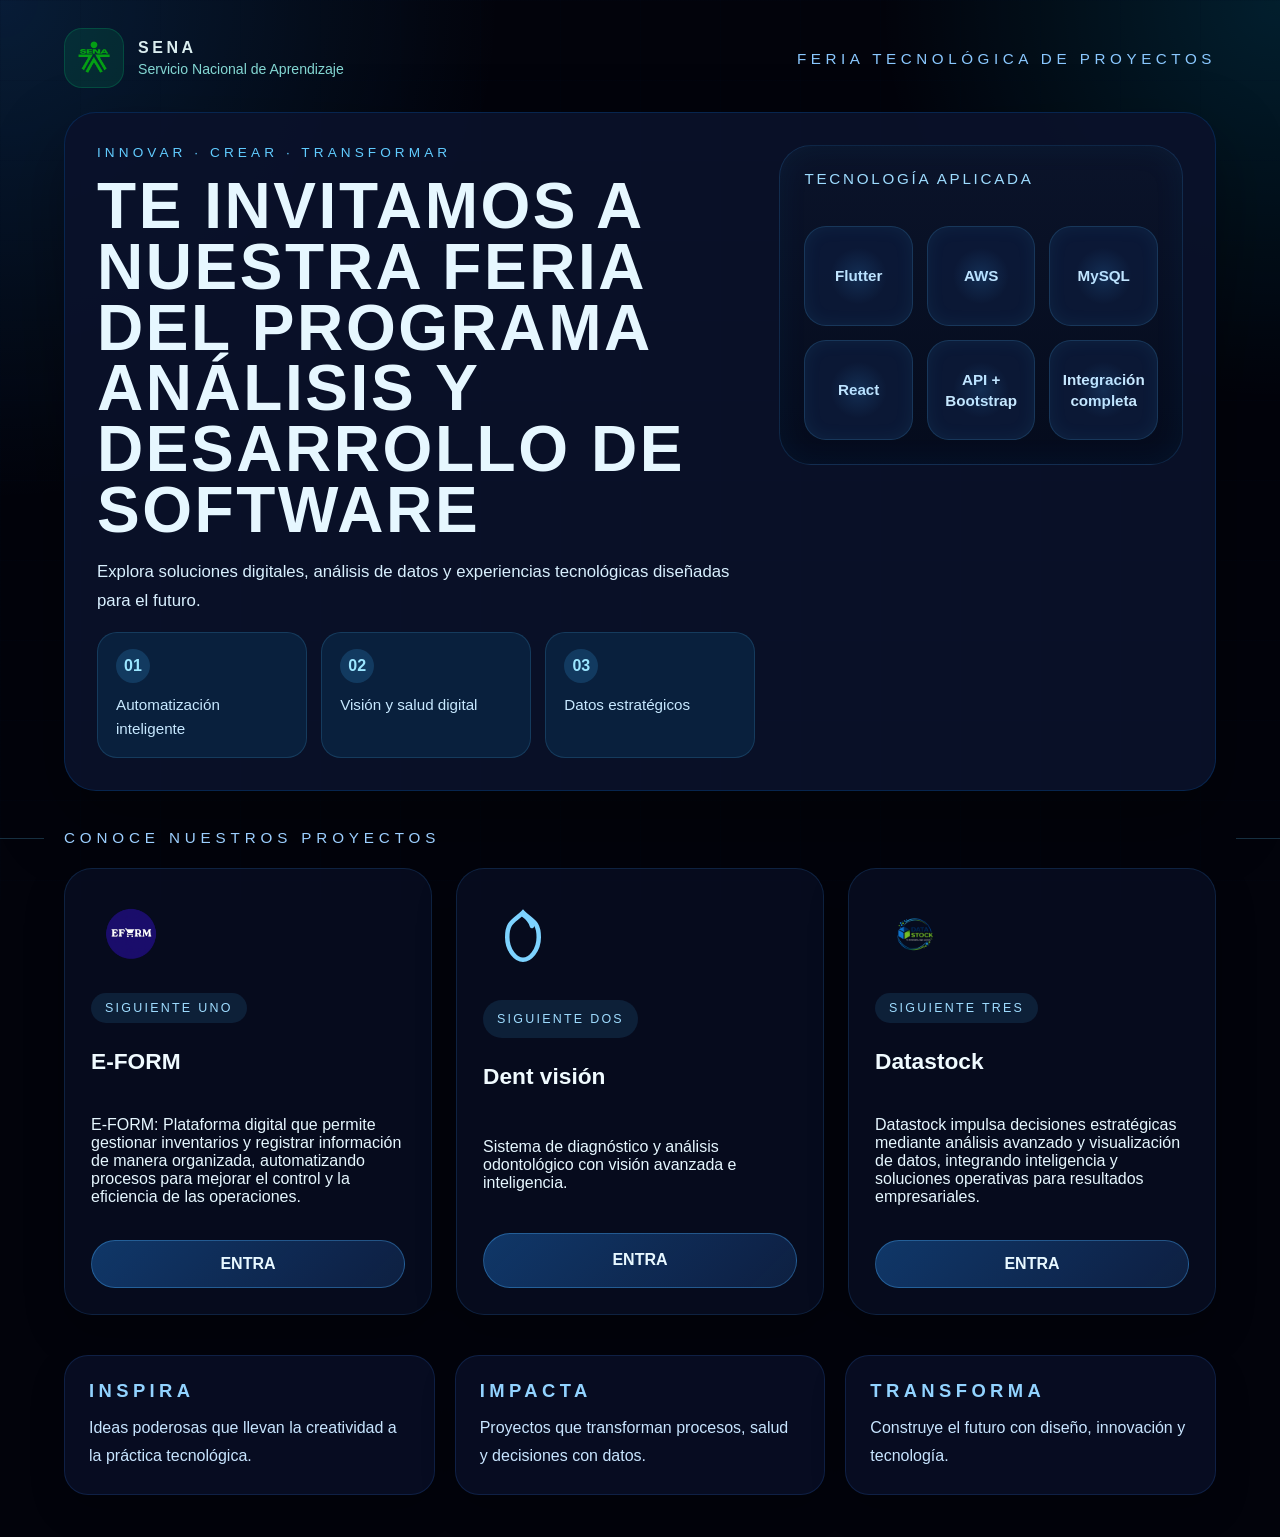
==== index.html @ 5f6577e7 "falta dentvision" ====
<!DOCTYPE html>
<html lang="es">
<head>
  <meta charset="UTF-8">
  <meta name="viewport" content="width=device-width, initial-scale=1.0">
  <title>Feria de Proyectos</title>
  <link rel="stylesheet" href="styles.css">
</head>
<body>
  <div class="page">
    <header class="topbar">
      <div class="brand">
        <div class="brand-logo" aria-label="Logo SENA">
          <img src="logo del sena.png" alt="Logo SENA">
        </div>
        <div class="brand-text">
          <strong>SENA</strong>
          <span>Servicio Nacional de Aprendizaje</span>
        </div>
      </div>
      <div class="top-label">Feria tecnológica de proyectos</div>
    </header>

    <header class="hero">
      <div class="hero-left">
        <p class="badge">INNOVAR · CREAR · TRANSFORMAR</p>
        <h1>TE INVITAMOS A NUESTRA FERIA DEL PROGRAMA ANÁLISIS Y DESARROLLO DE SOFTWARE</h1>
        <p class="hero-text">Explora soluciones digitales, análisis de datos y experiencias tecnológicas diseñadas para el futuro.</p>
        <div class="hero-meta">
          <div class="meta-card">
            <span>01</span>
            <p>Automatización inteligente</p>
          </div>
          <div class="meta-card">
            <span>02</span>
            <p>Visión y salud digital</p>
          </div>
          <div class="meta-card">
            <span>03</span>
            <p>Datos estratégicos</p>
          </div>
        </div>
      </div>
      <div class="hero-right">
        <div class="visual-card">
          <div class="visual-heading">Tecnología aplicada</div>
          <div class="visual-grid">
            <div class="visual-item"><p>Flutter</p></div>
            <div class="visual-item"><p>AWS</p></div>
            <div class="visual-item"><p>MySQL</p></div>
            <div class="visual-item"><p>React</p></div>
            <div class="visual-item"><p>API + Bootstrap</p></div>
            <div class="visual-item"><p>Integración completa</p></div>
          </div>
        </div>
      </div>
    </header>

    <section class="projects-section">
      <div class="section-title">CONOCE NUESTROS PROYECTOS</div>
      <div class="project-grid" id="projectList"></div>
    </section>
    <section class="bottom-section">
      <div class="bottom-card">
        <h2>INSPIRA</h2>
        <p>Ideas poderosas que llevan la creatividad a la práctica tecnológica.</p>
      </div>
      <div class="bottom-card">
        <h2>IMPACTA</h2>
        <p>Proyectos que transforman procesos, salud y decisiones con datos.</p>
      </div>
      <div class="bottom-card">
        <h2>TRANSFORMA</h2>
        <p>Construye el futuro con diseño, innovación y tecnología.</p>
      </div>
    </section>
  </div>

  <script src="script.js"></script>
</body>
</html>
---- styles.css ----
﻿body {
  margin: 0;
  min-height: 100vh;
  font-family: 'Segoe UI', Tahoma, Geneva, Verdana, sans-serif;
  background: radial-gradient(circle at top left, rgba(30, 144, 255, 0.18), transparent 25%),
              radial-gradient(circle at top right, rgba(0, 196, 255, 0.14), transparent 20%),
              #02030b;
  color: #e6f7ff;
  overflow-x: hidden;
}

body::before {
  content: '';
  position: fixed;
  inset: 0;
  background-image: linear-gradient(90deg, rgba(3, 16, 34, 0.12) 1px, transparent 1px),
                    linear-gradient(rgba(3, 16, 34, 0.12) 1px, transparent 1px);
  background-size: 80px 80px;
  pointer-events: none;
  z-index: 0;
}

* {
  box-sizing: border-box;
}

.page {
  position: relative;
  z-index: 1;
  width: min(100%, 1200px);
  margin: 0 auto;
  padding: 28px 24px 42px;
}

.topbar {
  display: flex;
  align-items: center;
  justify-content: space-between;
  gap: 18px;
  margin-bottom: 24px;
}

.brand {
  display: flex;
  align-items: center;
  gap: 14px;
}

.brand-logo {
  width: 60px;
  height: 60px;
  padding: 10px;
  border-radius: 18px;
  background: rgba(0, 163, 97, 0.15);
  border: 1px solid rgba(0, 163, 97, 0.28);
  display: grid;
  place-items: center;
}

.brand-logo img {
  width: 100%;
  height: auto;
  display: block;
  border-radius: 14px;
}

.brand-text {
  display: grid;
  gap: 4px;
}

.brand-text strong {
  font-size: 1rem;
  letter-spacing: 0.22em;
  text-transform: uppercase;
  color: #dbeef0;
}

.brand-text span {
  color: #83d6d2;
  font-size: 0.88rem;
}

.top-label {
  color: #8ac8ff;
  font-size: 0.95rem;
  letter-spacing: 0.3em;
  text-transform: uppercase;
}

.hero {
  display: grid;
  grid-template-columns: 1.55fr 0.95fr;
  gap: 24px;
  align-items: start;
  padding: 32px;
  border: 1px solid rgba(0, 136, 255, 0.18);
  border-radius: 32px;
  background: rgba(10, 18, 43, 0.92);
  box-shadow: 0 30px 70px rgba(0, 0, 0, 0.35);
}

.hero-left {
  display: grid;
  gap: 16px;
}

.badge {
  margin: 0;
  font-size: 0.85rem;
  letter-spacing: 0.3em;
  text-transform: uppercase;
  color: #61ccff;
}

.hero h1 {
  margin: 0;
  font-size: clamp(3rem, 5vw, 5.4rem);
  line-height: 0.95;
  color: #e6f7ff;
  letter-spacing: 0.04em;
  text-transform: uppercase;
}

.hero-text {
  margin: 0;
  max-width: 640px;
  font-size: 1.05rem;
  line-height: 1.75;
  color: #d9f0ff;
}

.hero-meta {
  display: grid;
  grid-template-columns: repeat(3, minmax(0, 1fr));
  gap: 14px;
}

.meta-card {
  padding: 16px 18px;
  border-radius: 20px;
  background: rgba(11, 35, 65, 0.9);
  border: 1px solid rgba(84, 198, 255, 0.16);
}

.meta-card span {
  display: inline-flex;
  align-items: center;
  justify-content: center;
  width: 34px;
  height: 34px;
  border-radius: 50%;
  background: rgba(64, 178, 255, 0.18);
  color: #9ce6ff;
  font-weight: 700;
  margin-bottom: 10px;
}

.meta-card p {
  margin: 0;
  color: #c7e8ff;
  font-size: 0.95rem;
  line-height: 1.6;
}

.hero-right {
  display: flex;
  justify-content: flex-end;
}

.visual-card {
  width: 100%;
  min-height: 320px;
  border-radius: 32px;
  background: linear-gradient(180deg, rgba(11, 20, 42, 0.98), rgba(5, 12, 29, 0.95));
  border: 1px solid rgba(58, 160, 255, 0.18);
  padding: 24px;
  display: grid;
  gap: 18px;
  box-shadow: inset 0 0 30px rgba(27, 122, 202, 0.08);
}

.visual-heading {
  color: #9edcff;
  letter-spacing: 0.18em;
  text-transform: uppercase;
  font-size: 0.95rem;
}

.visual-grid {
  display: grid;
  grid-template-columns: repeat(3, 1fr);
  gap: 14px;
}

.visual-item {
  min-height: 90px;
  border-radius: 22px;
  background: rgba(12, 26, 55, 0.95);
  border: 1px solid rgba(84, 196, 255, 0.18);
  box-shadow: inset 0 0 18px rgba(63, 175, 247, 0.08);
  position: relative;
  display: grid;
  place-items: center;
  padding: 10px;
  text-align: center;
}

.visual-item p {
  margin: 0;
  color: #c7e8ff;
  font-size: 0.95rem;
  line-height: 1.4;
  font-weight: 600;
}

.visual-item::before {
  content: '';
  position: absolute;
  inset: 18px;
  border-radius: 16px;
  background: radial-gradient(circle, rgba(65, 170, 255, 0.15), transparent 60%);
}

.projects-section {
  margin-top: 38px;
}

.section-title {
  position: relative;
  margin-bottom: 22px;
  color: #9ccfff;
  font-size: 0.95rem;
  letter-spacing: 0.32em;
  text-transform: uppercase;
}

.section-title::before,
.section-title::after {
  content: '';
  position: absolute;
  top: 50%;
  width: 120px;
  height: 1px;
  background: rgba(97, 205, 255, 0.22);
}

.section-title::before {
  left: -140px;
}

.section-title::after {
  right: -140px;
}

.project-grid {
  display: grid;
  grid-template-columns: repeat(3, minmax(260px, 1fr));
  gap: 24px;
}

.project-card {
  padding: 26px;
  border-radius: 28px;
  background: rgba(7, 13, 32, 0.92);
  border: 1px solid rgba(58, 155, 255, 0.16);
  box-shadow: 0 18px 40px rgba(0, 0, 0, 0.24);
  display: grid;
  gap: 18px;
}

.project-icon {
  width: 80px;
  height: 80px;
  padding: 0;
  border-radius: 0;
  background: transparent;
  border: none;
  display: grid;
  place-items: center;
}

.project-icon svg,
.project-icon img,
.project-icon-image {
  width: 72px;
  height: 72px;
  object-fit: contain;
}

.project-number {
  display: inline-flex;
  align-items: center;
  justify-content: center;
  width: fit-content;
    padding: 8px 14px;
    border-radius: 999px;
    background: rgba(68, 183, 255, 0.12);
    color: #9fdcff;
    font-size: 0.78rem;
    text-transform: uppercase;
    letter-spacing: 0.18em;
  }

  .project-title {
    margin: 0;
    color: #f0fbff;
    font-size: 1.42rem;
  line-height: 1.8;
}

.project-button {
  display: inline-flex;
  align-items: center;
  justify-content: center;
  padding: 14px 22px;
  border-radius: 999px;
  border: 1px solid rgba(75, 178, 255, 0.35);
  background: linear-gradient(135deg, rgba(16, 56, 106, 0.98), rgba(15, 34, 70, 0.9));
  color: #e8f8ff;
  font-weight: 700;
  text-decoration: none;
  transition: background 0.2s ease, transform 0.2s ease, box-shadow 0.2s ease;
}

.project-button:hover {
  background: rgba(30, 94, 166, 0.98);
  transform: translateY(-1px);
  box-shadow: 0 12px 30px rgba(25, 113, 198, 0.24);
}

.bottom-section {
  margin-top: 40px;
  display: grid;
  grid-template-columns: repeat(3, minmax(240px, 1fr));
  gap: 20px;
}

.bottom-card {
  padding: 24px;
  border-radius: 24px;
  background: rgba(8, 14, 36, 0.92);
  border: 1px solid rgba(58, 140, 255, 0.16);
  box-shadow: 0 16px 35px rgba(0, 0, 0, 0.18);
  display: grid;
  gap: 12px;
}

.bottom-card h2 {
  margin: 0;
  color: #92d3ff;
  font-size: 1.15rem;
  text-transform: uppercase;
  letter-spacing: 0.24em;
}

.bottom-card p {
  margin: 0;
  color: #c8e5ff;
  line-height: 1.75;
}

@media (max-width: 992px) {
  .page {
    padding: 24px 20px 32px;
  }

  .topbar,
  .hero-meta,
  .project-grid,
  .bottom-section,
  .visual-grid {
    grid-template-columns: 1fr;
  }

  .topbar {
    flex-wrap: wrap;
    align-items: flex-start;
    padding-bottom: 12px;
  }

  .brand,
  .top-label {
    width: 100%;
  }

  .hero {
    padding: 24px;
  }

  .hero-right {
    justify-content: center;
  }

  .visual-card {
    min-height: 260px;
  }

  .project-card,
  .bottom-card,
  .meta-card,
  .project-button {
    width: 100%;
  }
}

@media (max-width: 680px) {
  .page {
    padding: 18px 14px 28px;
  }

  .topbar {
    gap: 12px;
  }

  .hero {
    gap: 18px;
  }

  .hero h1 {
    font-size: clamp(2.4rem, 8vw, 3.4rem);
  }

  .hero-text,
  .project-description,
  .bottom-card p,
  .meta-card p {
    font-size: 0.95rem;
  }

  .visual-card {
    min-height: 220px;
  }

  .project-card {
    padding: 20px;
  }

  .project-icon {
    width: 76px;
    height: 76px;
  }

  .project-icon svg,
  .project-icon img,
  .project-icon-image {
    width: 66px;
    height: 66px;
  }

  .project-button {
    padding: 14px 18px;
  }

  .section-title::before,
  .section-title::after {
    width: 80px;
  }

  .bottom-section {
    gap: 16px;
  }
}
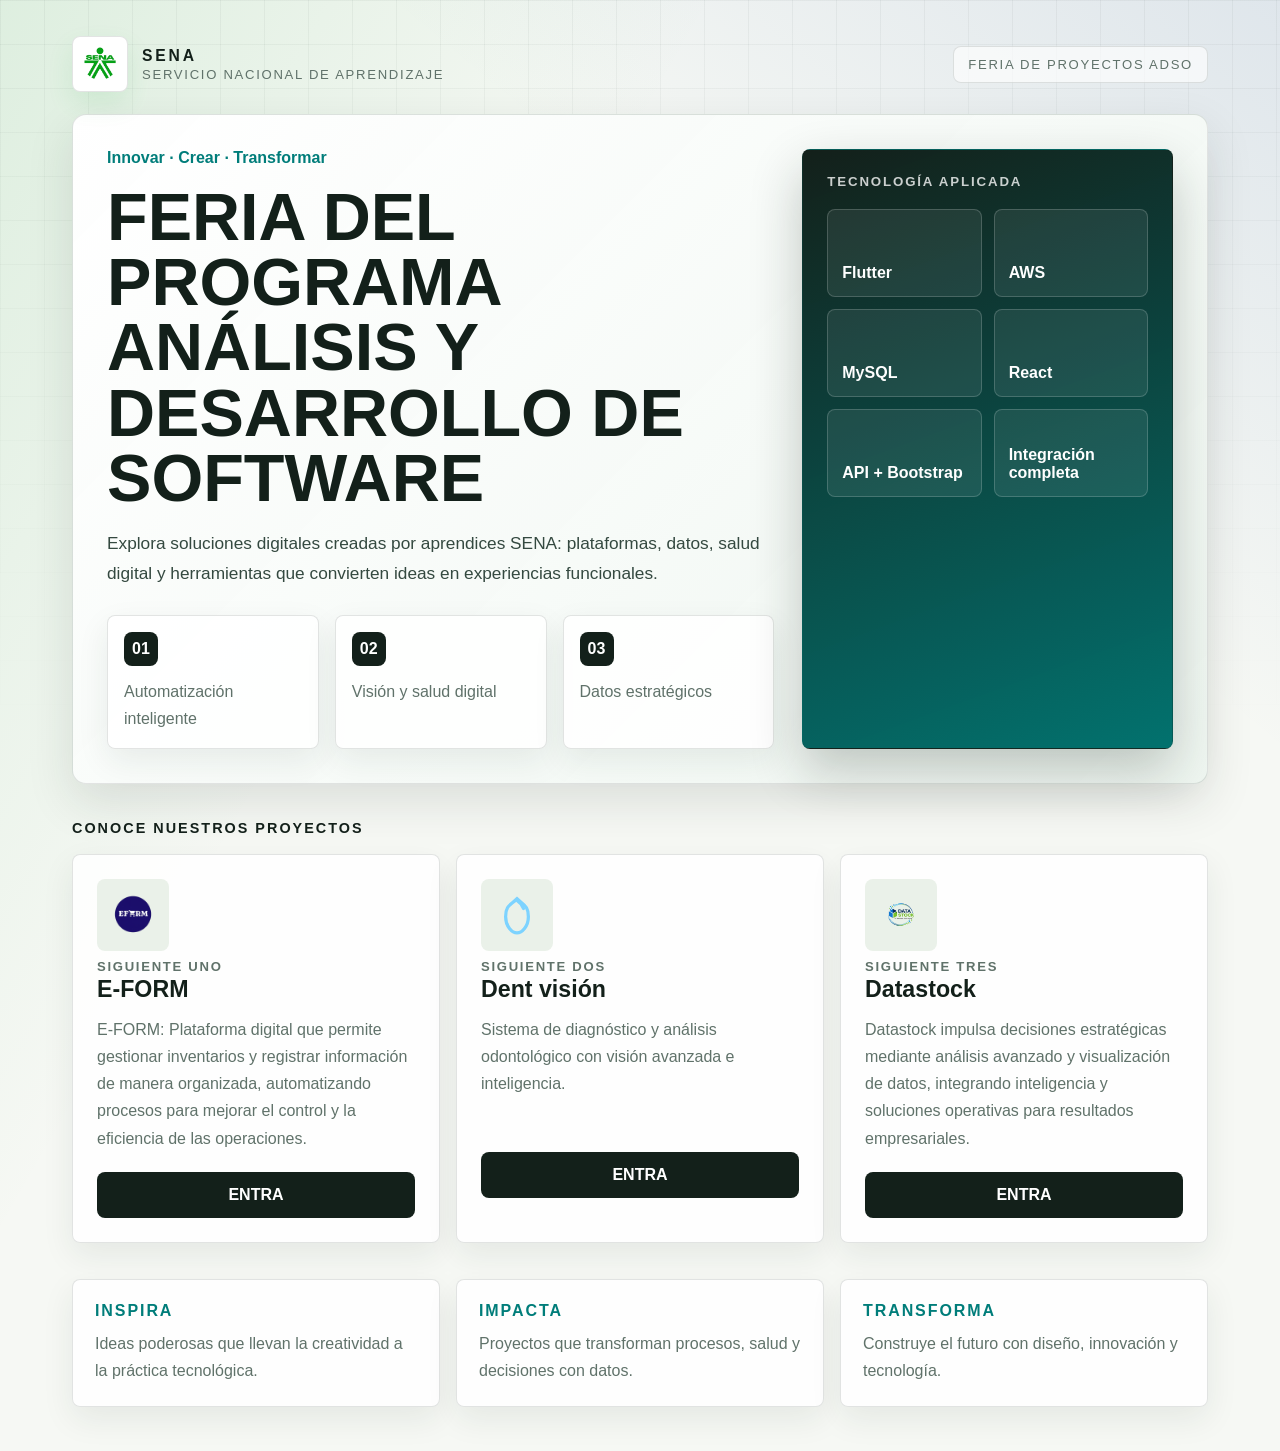
==== commit 0d23968b: "mejorando" ====
--- a/index.html
+++ b/index.html
@@ -18,27 +18,18 @@
           <span>Servicio Nacional de Aprendizaje</span>
         </div>
       </div>
-      <div class="top-label">Feria tecnológica de proyectos</div>
+      <div class="top-label">Feria de proyectos ADSO</div>
     </header>
 
     <header class="hero">
       <div class="hero-left">
-        <p class="badge">INNOVAR · CREAR · TRANSFORMAR</p>
-        <h1>TE INVITAMOS A NUESTRA FERIA DEL PROGRAMA ANÁLISIS Y DESARROLLO DE SOFTWARE</h1>
-        <p class="hero-text">Explora soluciones digitales, análisis de datos y experiencias tecnológicas diseñadas para el futuro.</p>
+        <p class="badge">Innovar · Crear · Transformar</p>
+        <h1>Feria del programa Análisis y Desarrollo de Software</h1>
+        <p class="hero-text">Explora soluciones digitales creadas por aprendices SENA: plataformas, datos, salud digital y herramientas que convierten ideas en experiencias funcionales.</p>
         <div class="hero-meta">
-          <div class="meta-card">
-            <span>01</span>
-            <p>Automatización inteligente</p>
-          </div>
-          <div class="meta-card">
-            <span>02</span>
-            <p>Visión y salud digital</p>
-          </div>
-          <div class="meta-card">
-            <span>03</span>
-            <p>Datos estratégicos</p>
-          </div>
+          <div class="meta-card"><span>01</span><p>Automatización inteligente</p></div>
+          <div class="meta-card"><span>02</span><p>Visión y salud digital</p></div>
+          <div class="meta-card"><span>03</span><p>Datos estratégicos</p></div>
         </div>
       </div>
       <div class="hero-right">
@@ -57,7 +48,7 @@
     </header>
 
     <section class="projects-section">
-      <div class="section-title">CONOCE NUESTROS PROYECTOS</div>
+      <div class="section-title">Conoce nuestros proyectos</div>
       <div class="project-grid" id="projectList"></div>
     </section>
     <section class="bottom-section">
@@ -78,4 +69,4 @@
 
   <script src="script.js"></script>
 </body>
-</html>+</html>
--- a/styles.css
+++ b/styles.css
@@ -1,35 +1,58 @@
-﻿body {
+:root {
+  color-scheme: light;
+  --ink: #13201a;
+  --muted: #60726a;
+  --paper: #f6f8f4;
+  --panel: #ffffff;
+  --soft: #eaf1e9;
+  --sena: #2fab4b;
+  --teal: #007d7a;
+  --blue: #2454a6;
+  --gold: #d99b22;
+  --line: rgba(19, 32, 26, 0.12);
+  --shadow: 0 18px 48px rgba(24, 45, 36, 0.12);
+}
+
+* {
+  box-sizing: border-box;
+}
+
+html {
+  scroll-behavior: smooth;
+}
+
+body {
   margin: 0;
   min-height: 100vh;
-  font-family: 'Segoe UI', Tahoma, Geneva, Verdana, sans-serif;
-  background: radial-gradient(circle at top left, rgba(30, 144, 255, 0.18), transparent 25%),
-              radial-gradient(circle at top right, rgba(0, 196, 255, 0.14), transparent 20%),
-              #02030b;
-  color: #e6f7ff;
+  font-family: "Segoe UI", Arial, sans-serif;
+  background:
+    linear-gradient(120deg, rgba(47, 171, 75, 0.12), transparent 34%),
+    linear-gradient(220deg, rgba(36, 84, 166, 0.11), transparent 30%),
+    var(--paper);
+  color: var(--ink);
   overflow-x: hidden;
 }
 
 body::before {
-  content: '';
+  content: "";
   position: fixed;
   inset: 0;
-  background-image: linear-gradient(90deg, rgba(3, 16, 34, 0.12) 1px, transparent 1px),
-                    linear-gradient(rgba(3, 16, 34, 0.12) 1px, transparent 1px);
-  background-size: 80px 80px;
-  pointer-events: none;
-  z-index: 0;
-}
-
-* {
-  box-sizing: border-box;
+  z-index: -1;
+  background-image:
+    linear-gradient(rgba(19, 32, 26, 0.045) 1px, transparent 1px),
+    linear-gradient(90deg, rgba(19, 32, 26, 0.045) 1px, transparent 1px);
+  background-size: 44px 44px;
+  mask-image: linear-gradient(to bottom, #000, transparent 82%);
+}
+
+a {
+  color: inherit;
 }
 
 .page {
-  position: relative;
-  z-index: 1;
-  width: min(100%, 1200px);
+  width: min(100%, 1180px);
   margin: 0 auto;
-  padding: 28px 24px 42px;
+  padding: 24px 22px 44px;
 }
 
 .topbar {
@@ -37,427 +60,507 @@
   align-items: center;
   justify-content: space-between;
   gap: 18px;
-  margin-bottom: 24px;
-}
-
-.brand {
+  padding: 12px 0 22px;
+}
+
+.brand,
+.brand-logo,
+.project-icon,
+.back-link a {
   display: flex;
   align-items: center;
+}
+
+.brand {
   gap: 14px;
 }
 
 .brand-logo {
-  width: 60px;
-  height: 60px;
-  padding: 10px;
-  border-radius: 18px;
-  background: rgba(0, 163, 97, 0.15);
-  border: 1px solid rgba(0, 163, 97, 0.28);
-  display: grid;
-  place-items: center;
+  width: 56px;
+  height: 56px;
+  justify-content: center;
+  padding: 8px;
+  border: 1px solid var(--line);
+  border-radius: 8px;
+  background: var(--panel);
+  box-shadow: 0 12px 26px rgba(47, 171, 75, 0.12);
 }
 
 .brand-logo img {
   width: 100%;
-  height: auto;
-  display: block;
+  height: 100%;
+  object-fit: contain;
+}
+
+.brand-text {
+  display: grid;
+  gap: 2px;
+}
+
+.brand-text strong {
+  font-size: 0.98rem;
+  letter-spacing: 0.18em;
+}
+
+.brand-text span,
+.top-label,
+.eyebrow,
+.project-number {
+  color: var(--muted);
+  font-size: 0.82rem;
+  letter-spacing: 0.13em;
+  text-transform: uppercase;
+}
+
+.top-label {
+  padding: 10px 14px;
+  border: 1px solid var(--line);
+  border-radius: 8px;
+  background: rgba(255, 255, 255, 0.64);
+}
+
+.hero {
+  display: grid;
+  grid-template-columns: minmax(0, 1.35fr) minmax(300px, 0.75fr);
+  gap: 28px;
+  align-items: stretch;
+  padding: 34px;
+  border: 1px solid var(--line);
   border-radius: 14px;
-}
-
-.brand-text {
-  display: grid;
-  gap: 4px;
-}
-
-.brand-text strong {
-  font-size: 1rem;
-  letter-spacing: 0.22em;
+  background:
+    linear-gradient(135deg, rgba(255, 255, 255, 0.95), rgba(238, 246, 240, 0.92)),
+    var(--panel);
+  box-shadow: var(--shadow);
+}
+
+.hero-left {
+  display: grid;
+  align-content: center;
+  gap: 18px;
+}
+
+.badge,
+.eyebrow {
+  margin: 0;
+  color: var(--teal);
+  font-weight: 800;
+}
+
+.hero h1 {
+  max-width: 820px;
+  margin: 0;
+  font-size: clamp(2.45rem, 5.2vw, 5.15rem);
+  line-height: 0.98;
+  letter-spacing: 0;
   text-transform: uppercase;
-  color: #dbeef0;
-}
-
-.brand-text span {
-  color: #83d6d2;
-  font-size: 0.88rem;
-}
-
-.top-label {
-  color: #8ac8ff;
-  font-size: 0.95rem;
-  letter-spacing: 0.3em;
-  text-transform: uppercase;
-}
-
-.hero {
-  display: grid;
-  grid-template-columns: 1.55fr 0.95fr;
-  gap: 24px;
-  align-items: start;
-  padding: 32px;
-  border: 1px solid rgba(0, 136, 255, 0.18);
-  border-radius: 32px;
-  background: rgba(10, 18, 43, 0.92);
-  box-shadow: 0 30px 70px rgba(0, 0, 0, 0.35);
-}
-
-.hero-left {
+}
+
+.hero-text {
+  max-width: 680px;
+  margin: 0;
+  color: #344940;
+  font-size: 1.08rem;
+  line-height: 1.72;
+}
+
+.hero-meta,
+.project-grid,
+.bottom-section,
+.grid-section,
+.hero-chips {
   display: grid;
   gap: 16px;
 }
 
-.badge {
-  margin: 0;
-  font-size: 0.85rem;
-  letter-spacing: 0.3em;
-  text-transform: uppercase;
-  color: #61ccff;
-}
-
-.hero h1 {
-  margin: 0;
-  font-size: clamp(3rem, 5vw, 5.4rem);
-  line-height: 0.95;
-  color: #e6f7ff;
-  letter-spacing: 0.04em;
-  text-transform: uppercase;
-}
-
-.hero-text {
-  margin: 0;
-  max-width: 640px;
-  font-size: 1.05rem;
-  line-height: 1.75;
-  color: #d9f0ff;
-}
-
 .hero-meta {
-  display: grid;
   grid-template-columns: repeat(3, minmax(0, 1fr));
-  gap: 14px;
+  margin-top: 8px;
+}
+
+.meta-card,
+.bottom-card,
+.project-card,
+.panel,
+.tagline,
+.hero-banner,
+.visual-card {
+  border: 1px solid var(--line);
+  border-radius: 8px;
+  background: rgba(255, 255, 255, 0.86);
+  box-shadow: 0 12px 32px rgba(24, 45, 36, 0.08);
 }
 
 .meta-card {
-  padding: 16px 18px;
-  border-radius: 20px;
-  background: rgba(11, 35, 65, 0.9);
-  border: 1px solid rgba(84, 198, 255, 0.16);
+  padding: 16px;
 }
 
 .meta-card span {
-  display: inline-flex;
-  align-items: center;
-  justify-content: center;
+  display: inline-grid;
+  place-items: center;
   width: 34px;
   height: 34px;
-  border-radius: 50%;
-  background: rgba(64, 178, 255, 0.18);
-  color: #9ce6ff;
-  font-weight: 700;
-  margin-bottom: 10px;
-}
-
-.meta-card p {
-  margin: 0;
-  color: #c7e8ff;
-  font-size: 0.95rem;
-  line-height: 1.6;
+  margin-bottom: 12px;
+  border-radius: 8px;
+  background: var(--ink);
+  color: white;
+  font-weight: 800;
+}
+
+.meta-card p,
+.bottom-card p,
+.project-description,
+.panel p,
+.panel li,
+.hero-banner p,
+.tagline p {
+  margin: 0;
+  color: var(--muted);
+  line-height: 1.7;
 }
 
 .hero-right {
-  display: flex;
-  justify-content: flex-end;
+  display: grid;
 }
 
 .visual-card {
-  width: 100%;
-  min-height: 320px;
-  border-radius: 32px;
-  background: linear-gradient(180deg, rgba(11, 20, 42, 0.98), rgba(5, 12, 29, 0.95));
-  border: 1px solid rgba(58, 160, 255, 0.18);
+  min-height: 100%;
   padding: 24px;
-  display: grid;
-  gap: 18px;
-  box-shadow: inset 0 0 30px rgba(27, 122, 202, 0.08);
+  background:
+    linear-gradient(160deg, rgba(19, 32, 26, 0.96), rgba(0, 125, 122, 0.88)),
+    var(--ink);
+  color: white;
+  box-shadow: 0 22px 52px rgba(19, 32, 26, 0.24);
 }
 
 .visual-heading {
-  color: #9edcff;
-  letter-spacing: 0.18em;
+  margin-bottom: 20px;
+  color: rgba(255, 255, 255, 0.78);
+  font-size: 0.83rem;
+  font-weight: 800;
+  letter-spacing: 0.14em;
   text-transform: uppercase;
-  font-size: 0.95rem;
 }
 
 .visual-grid {
   display: grid;
-  grid-template-columns: repeat(3, 1fr);
-  gap: 14px;
+  grid-template-columns: repeat(2, minmax(0, 1fr));
+  gap: 12px;
 }
 
 .visual-item {
-  min-height: 90px;
-  border-radius: 22px;
-  background: rgba(12, 26, 55, 0.95);
-  border: 1px solid rgba(84, 196, 255, 0.18);
-  box-shadow: inset 0 0 18px rgba(63, 175, 247, 0.08);
-  position: relative;
-  display: grid;
-  place-items: center;
+  min-height: 88px;
+  display: grid;
+  place-items: end start;
+  padding: 14px;
+  border: 1px solid rgba(255, 255, 255, 0.18);
+  border-radius: 8px;
+  background: rgba(255, 255, 255, 0.08);
+}
+
+.visual-item p {
+  margin: 0;
+  color: white;
+  font-weight: 750;
+}
+
+.projects-section,
+.bottom-section,
+.content-page {
+  margin-top: 36px;
+}
+
+.section-title {
+  margin-bottom: 18px;
+  color: var(--ink);
+  font-size: 0.9rem;
+  font-weight: 850;
+  letter-spacing: 0.14em;
+  text-transform: uppercase;
+}
+
+.project-grid {
+  grid-template-columns: repeat(3, minmax(0, 1fr));
+}
+
+.project-card {
+  min-height: 100%;
+  padding: 24px;
+  transition: transform 0.2s ease, box-shadow 0.2s ease, border-color 0.2s ease;
+}
+
+.project-card:hover {
+  transform: translateY(-4px);
+  border-color: rgba(47, 171, 75, 0.34);
+  box-shadow: 0 24px 54px rgba(24, 45, 36, 0.14);
+}
+
+.project-icon {
+  width: 72px;
+  height: 72px;
+  justify-content: center;
+  margin-bottom: 8px;
   padding: 10px;
-  text-align: center;
-}
-
-.visual-item p {
-  margin: 0;
-  color: #c7e8ff;
-  font-size: 0.95rem;
-  line-height: 1.4;
-  font-weight: 600;
-}
-
-.visual-item::before {
-  content: '';
-  position: absolute;
-  inset: 18px;
-  border-radius: 16px;
-  background: radial-gradient(circle, rgba(65, 170, 255, 0.15), transparent 60%);
-}
-
-.projects-section {
-  margin-top: 38px;
-}
-
-.section-title {
-  position: relative;
-  margin-bottom: 22px;
-  color: #9ccfff;
-  font-size: 0.95rem;
-  letter-spacing: 0.32em;
-  text-transform: uppercase;
-}
-
-.section-title::before,
-.section-title::after {
-  content: '';
-  position: absolute;
-  top: 50%;
-  width: 120px;
-  height: 1px;
-  background: rgba(97, 205, 255, 0.22);
-}
-
-.section-title::before {
-  left: -140px;
-}
-
-.section-title::after {
-  right: -140px;
-}
-
-.project-grid {
-  display: grid;
-  grid-template-columns: repeat(3, minmax(260px, 1fr));
-  gap: 24px;
-}
-
-.project-card {
-  padding: 26px;
-  border-radius: 28px;
-  background: rgba(7, 13, 32, 0.92);
-  border: 1px solid rgba(58, 155, 255, 0.16);
-  box-shadow: 0 18px 40px rgba(0, 0, 0, 0.24);
-  display: grid;
-  gap: 18px;
-}
-
-.project-icon {
-  width: 80px;
-  height: 80px;
-  padding: 0;
-  border-radius: 0;
-  background: transparent;
-  border: none;
-  display: grid;
-  place-items: center;
+  border-radius: 8px;
+  background: var(--soft);
 }
 
 .project-icon svg,
 .project-icon img,
 .project-icon-image {
-  width: 72px;
-  height: 72px;
+  width: 100%;
+  height: 100%;
   object-fit: contain;
 }
 
 .project-number {
-  display: inline-flex;
-  align-items: center;
-  justify-content: center;
-  width: fit-content;
-    padding: 8px 14px;
-    border-radius: 999px;
-    background: rgba(68, 183, 255, 0.12);
-    color: #9fdcff;
-    font-size: 0.78rem;
-    text-transform: uppercase;
-    letter-spacing: 0.18em;
-  }
-
-  .project-title {
-    margin: 0;
-    color: #f0fbff;
-    font-size: 1.42rem;
-  line-height: 1.8;
+  margin-bottom: 2px;
+  font-weight: 800;
+}
+
+.project-title {
+  margin: 0;
+  color: var(--ink);
+  font-size: 1.45rem;
+  line-height: 1.2;
+}
+
+.project-description {
+  margin-top: 12px;
+  min-height: 116px;
 }
 
 .project-button {
   display: inline-flex;
   align-items: center;
   justify-content: center;
-  padding: 14px 22px;
-  border-radius: 999px;
-  border: 1px solid rgba(75, 178, 255, 0.35);
-  background: linear-gradient(135deg, rgba(16, 56, 106, 0.98), rgba(15, 34, 70, 0.9));
-  color: #e8f8ff;
-  font-weight: 700;
+  width: 100%;
+  min-height: 46px;
+  margin-top: 20px;
+  padding: 12px 18px;
+  border: 1px solid transparent;
+  border-radius: 8px;
+  background: var(--ink);
+  color: white;
+  font-weight: 800;
   text-decoration: none;
-  transition: background 0.2s ease, transform 0.2s ease, box-shadow 0.2s ease;
+  transition: background 0.2s ease, transform 0.2s ease;
 }
 
 .project-button:hover {
-  background: rgba(30, 94, 166, 0.98);
+  background: var(--teal);
   transform: translateY(-1px);
-  box-shadow: 0 12px 30px rgba(25, 113, 198, 0.24);
 }
 
 .bottom-section {
-  margin-top: 40px;
-  display: grid;
-  grid-template-columns: repeat(3, minmax(240px, 1fr));
-  gap: 20px;
+  grid-template-columns: repeat(3, minmax(0, 1fr));
 }
 
 .bottom-card {
+  padding: 22px;
+}
+
+.bottom-card h2 {
+  margin: 0 0 10px;
+  color: var(--teal);
+  font-size: 1rem;
+  letter-spacing: 0.12em;
+}
+
+.content-page {
+  width: min(100% - 32px, 1040px);
+  margin-inline: auto;
+  margin-bottom: 54px;
+}
+
+.back-link {
+  margin: 0 0 18px;
+}
+
+.back-link a {
+  width: fit-content;
+  gap: 8px;
+  min-height: 42px;
+  padding: 10px 14px;
+  border: 1px solid var(--line);
+  border-radius: 8px;
+  background: var(--panel);
+  color: var(--ink);
+  font-weight: 800;
+  text-decoration: none;
+}
+
+.hero-banner {
+  display: grid;
+  grid-template-columns: minmax(0, 1.2fr) minmax(220px, 0.55fr);
+  gap: 24px;
+  padding: 28px;
+}
+
+.hero-banner h1,
+.hero-banner h2 {
+  margin: 0;
+  color: var(--ink);
+  font-size: clamp(2.25rem, 4.6vw, 4rem);
+  line-height: 1;
+  letter-spacing: 0;
+  text-transform: uppercase;
+}
+
+.hero-banner p {
+  margin-top: 16px;
+  max-width: 680px;
+}
+
+.hero-chips {
+  grid-template-columns: repeat(3, minmax(0, 1fr));
+  margin-top: 20px;
+}
+
+.chip {
+  display: inline-flex;
+  align-items: center;
+  justify-content: center;
+  min-height: 42px;
+  padding: 10px 12px;
+  border-radius: 8px;
+  background: var(--soft);
+  color: var(--ink);
+  font-size: 0.9rem;
+  font-weight: 750;
+  text-align: center;
+}
+
+.project-logo-large {
+  width: 132px;
+  max-width: 100%;
+  padding: 14px;
+  border: 1px solid var(--line);
+  border-radius: 8px;
+  background: white;
+}
+
+.side-stack {
+  display: grid;
+  align-content: start;
+  gap: 12px;
+}
+
+.grid-section {
+  grid-template-columns: repeat(2, minmax(0, 1fr));
+  margin-top: 20px;
+}
+
+.panel {
   padding: 24px;
-  border-radius: 24px;
-  background: rgba(8, 14, 36, 0.92);
-  border: 1px solid rgba(58, 140, 255, 0.16);
-  box-shadow: 0 16px 35px rgba(0, 0, 0, 0.18);
-  display: grid;
-  gap: 12px;
-}
-
-.bottom-card h2 {
-  margin: 0;
-  color: #92d3ff;
+}
+
+.panel h3 {
+  margin: 0 0 14px;
+  color: var(--ink);
   font-size: 1.15rem;
-  text-transform: uppercase;
-  letter-spacing: 0.24em;
-}
-
-.bottom-card p {
-  margin: 0;
-  color: #c8e5ff;
-  line-height: 1.75;
-}
-
-@media (max-width: 992px) {
-  .page {
-    padding: 24px 20px 32px;
-  }
-
-  .topbar,
-  .hero-meta,
+}
+
+.panel ul {
+  display: grid;
+  gap: 10px;
+  margin: 0;
+  padding: 0;
+  list-style: none;
+}
+
+.panel li {
+  position: relative;
+  padding-left: 22px;
+}
+
+.panel li::before {
+  content: "";
+  position: absolute;
+  left: 0;
+  top: 0.68em;
+  width: 8px;
+  height: 8px;
+  border-radius: 2px;
+  background: var(--sena);
+}
+
+.tagline {
+  margin-top: 20px;
+  padding: 22px 24px;
+  background: var(--ink);
+}
+
+.tagline p,
+.tagline strong {
+  color: white;
+}
+
+.datastock-page {
+  --sena: #d99b22;
+  --teal: #2454a6;
+  --soft: #f3ebdc;
+}
+
+.dent-page {
+  --sena: #36a6b0;
+  --teal: #007d7a;
+  --soft: #e6f3f2;
+}
+
+@media (max-width: 940px) {
+  .hero,
+  .hero-banner,
   .project-grid,
   .bottom-section,
+  .grid-section {
+    grid-template-columns: 1fr;
+  }
+
+  .hero-meta,
+  .hero-chips {
+    grid-template-columns: repeat(2, minmax(0, 1fr));
+  }
+
+  .project-description {
+    min-height: auto;
+  }
+}
+
+@media (max-width: 640px) {
+  .page {
+    padding: 18px 14px 34px;
+  }
+
+  .topbar {
+    align-items: flex-start;
+    flex-direction: column;
+  }
+
+  .top-label {
+    width: 100%;
+  }
+
+  .hero,
+  .hero-banner,
+  .panel,
+  .project-card,
+  .bottom-card,
+  .visual-card {
+    padding: 20px;
+  }
+
+  .hero h1 {
+    font-size: clamp(2.1rem, 14vw, 3.15rem);
+  }
+
+  .hero-meta,
+  .hero-chips,
   .visual-grid {
     grid-template-columns: 1fr;
   }
 
-  .topbar {
-    flex-wrap: wrap;
-    align-items: flex-start;
-    padding-bottom: 12px;
-  }
-
-  .brand,
-  .top-label {
-    width: 100%;
-  }
-
-  .hero {
-    padding: 24px;
-  }
-
-  .hero-right {
-    justify-content: center;
-  }
-
-  .visual-card {
-    min-height: 260px;
-  }
-
-  .project-card,
-  .bottom-card,
-  .meta-card,
-  .project-button {
-    width: 100%;
-  }
-}
-
-@media (max-width: 680px) {
-  .page {
-    padding: 18px 14px 28px;
-  }
-
-  .topbar {
-    gap: 12px;
-  }
-
-  .hero {
-    gap: 18px;
-  }
-
-  .hero h1 {
-    font-size: clamp(2.4rem, 8vw, 3.4rem);
-  }
-
-  .hero-text,
-  .project-description,
-  .bottom-card p,
-  .meta-card p {
-    font-size: 0.95rem;
-  }
-
-  .visual-card {
-    min-height: 220px;
-  }
-
-  .project-card {
-    padding: 20px;
-  }
-
-  .project-icon {
-    width: 76px;
-    height: 76px;
-  }
-
-  .project-icon svg,
-  .project-icon img,
-  .project-icon-image {
-    width: 66px;
-    height: 66px;
-  }
-
-  .project-button {
-    padding: 14px 18px;
-  }
-
-  .section-title::before,
-  .section-title::after {
-    width: 80px;
-  }
-
-  .bottom-section {
-    gap: 16px;
-  }
-}
+  .content-page {
+    width: min(100% - 24px, 1040px);
+    margin-top: 22px;
+  }
+}
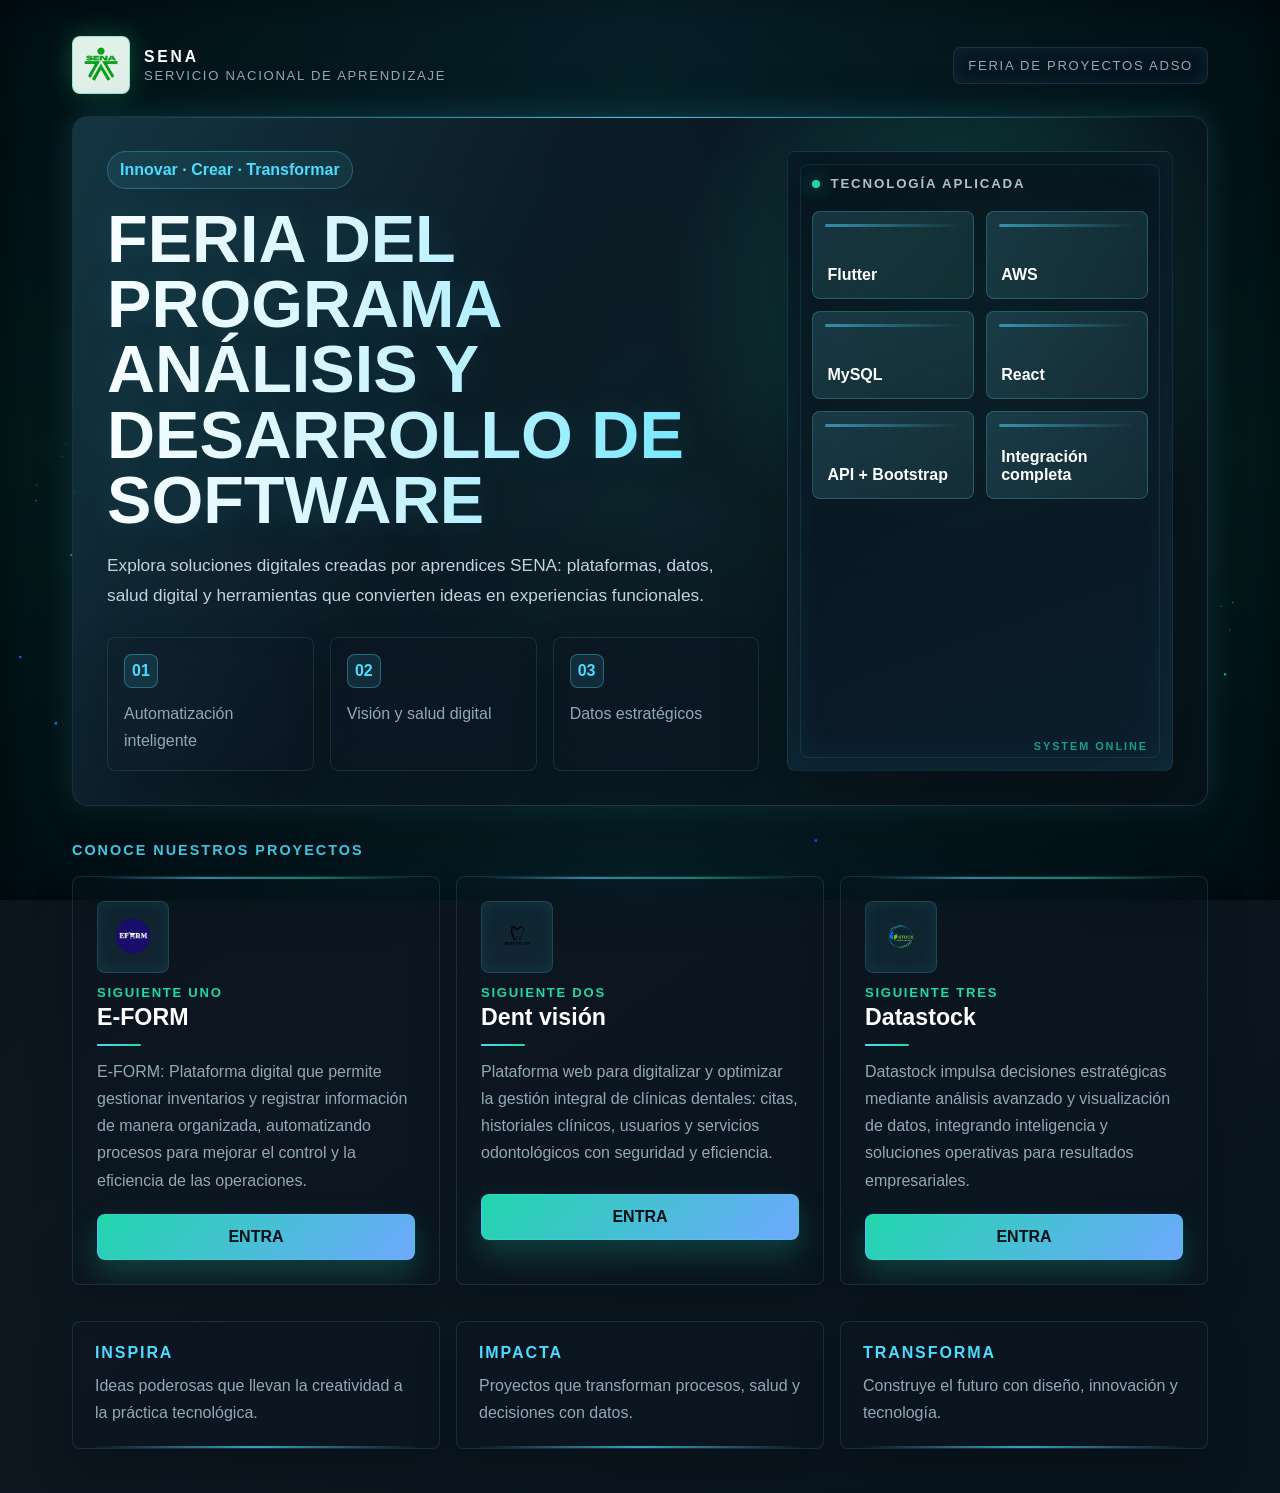
==== commit 01cd2607: "terminado" ====
--- a/index.html
+++ b/index.html
@@ -7,6 +7,20 @@
   <link rel="stylesheet" href="styles.css">
 </head>
 <body>
+  <canvas id="techCanvas" aria-hidden="true"></canvas>
+
+  <div class="background-ambient" aria-hidden="true">
+    <div class="ambient-grid"></div>
+    <div class="ambient-orb orb-a"></div>
+    <div class="ambient-orb orb-b"></div>
+    <div class="ambient-orb orb-c"></div>
+    <div class="ambient-line line-a"></div>
+    <div class="ambient-line line-b"></div>
+    <div class="ambient-code code-1">&lt;/&gt;</div>
+    <div class="ambient-code code-2">{}</div>
+    <div class="ambient-code code-3">API</div>
+  </div>
+
   <div class="page">
     <header class="topbar">
       <div class="brand">
--- a/styles.css
+++ b/styles.css
@@ -1,16 +1,21 @@
 :root {
-  color-scheme: light;
-  --ink: #13201a;
-  --muted: #60726a;
-  --paper: #f6f8f4;
-  --panel: #ffffff;
-  --soft: #eaf1e9;
-  --sena: #2fab4b;
-  --teal: #007d7a;
-  --blue: #2454a6;
-  --gold: #d99b22;
-  --line: rgba(19, 32, 26, 0.12);
-  --shadow: 0 18px 48px rgba(24, 45, 36, 0.12);
+  color-scheme: dark;
+  --bg: #071016;
+  --bg-2: #0d1720;
+  --ink: #edf7ff;
+  --muted: #93a8b7;
+  --panel: rgba(13, 24, 34, 0.42);
+  --panel-strong: rgba(17, 32, 45, 0.58);
+  --line: rgba(126, 218, 255, 0.18);
+  --line-strong: rgba(32, 214, 171, 0.42);
+  --sena: #39d66d;
+  --cyan: #4bdcff;
+  --teal: #20d6ab;
+  --blue: #6ea8ff;
+  --gold: #ffd166;
+  --danger: #ff6b8a;
+  --shadow: 0 28px 70px rgba(0, 0, 0, 0.36);
+  --glow: 0 0 34px rgba(75, 220, 255, 0.18);
 }
 
 * {
@@ -26,23 +31,224 @@
   min-height: 100vh;
   font-family: "Segoe UI", Arial, sans-serif;
   background:
-    linear-gradient(120deg, rgba(47, 171, 75, 0.12), transparent 34%),
-    linear-gradient(220deg, rgba(36, 84, 166, 0.11), transparent 30%),
-    var(--paper);
+    radial-gradient(circle at 12% 8%, rgba(32, 214, 171, 0.2), transparent 28%),
+    radial-gradient(circle at 86% 4%, rgba(110, 168, 255, 0.22), transparent 30%),
+    linear-gradient(145deg, var(--bg), var(--bg-2) 52%, #07131d);
   color: var(--ink);
   overflow-x: hidden;
-}
-
-body::before {
+  position: relative;
+  isolation: isolate;
+}
+
+body::before,
+body::after {
   content: "";
   position: fixed;
   inset: 0;
+  pointer-events: none;
+}
+
+body::before {
+  z-index: -3;
+  background-image:
+    linear-gradient(rgba(126, 218, 255, 0.06) 1px, transparent 1px),
+    linear-gradient(90deg, rgba(126, 218, 255, 0.06) 1px, transparent 1px);
+  background-size: 42px 42px;
+  mask-image: linear-gradient(to bottom, #000 0%, #000 58%, transparent 95%);
+  animation: ambientShift 18s linear infinite;
+}
+
+body::after {
   z-index: -1;
+  background:
+    linear-gradient(90deg, transparent, rgba(75, 220, 255, 0.08), transparent),
+    linear-gradient(180deg, transparent, rgba(57, 214, 109, 0.05), transparent);
+  mix-blend-mode: screen;
+}
+
+#techCanvas,
+.techCanvasPost {
+  position: fixed;
+  inset: 0;
+  width: 100%;
+  height: 100%;
+  z-index: -2;
+  pointer-events: none;
+}
+
+#techCanvas {
+  display: block;
+  opacity: 0.92;
+  mix-blend-mode: screen;
+}
+
+.background-ambient {
+  position: fixed;
+  inset: 0;
+  z-index: -3;
+  overflow: hidden;
+  pointer-events: none;
+}
+
+.background-ambient .ambient-grid {
+  position: absolute;
+  inset: -12%;
   background-image:
-    linear-gradient(rgba(19, 32, 26, 0.045) 1px, transparent 1px),
-    linear-gradient(90deg, rgba(19, 32, 26, 0.045) 1px, transparent 1px);
-  background-size: 44px 44px;
-  mask-image: linear-gradient(to bottom, #000, transparent 82%);
+    linear-gradient(rgba(75, 220, 255, 0.12) 1px, transparent 1px),
+    linear-gradient(90deg, rgba(75, 220, 255, 0.12) 1px, transparent 1px);
+  background-size: 56px 56px;
+  opacity: 0.18;
+  transform: perspective(600px) rotateX(70deg) translateY(-8%);
+  animation: ambientShift 24s linear infinite;
+}
+
+.background-ambient .ambient-orb {
+  position: absolute;
+  border-radius: 50%;
+  filter: blur(20px);
+  opacity: 0.34;
+  animation: orbFloat 12s ease-in-out infinite;
+}
+
+.background-ambient .orb-a {
+  top: 8%;
+  left: 6%;
+  width: 240px;
+  height: 240px;
+  background: radial-gradient(circle, rgba(75, 220, 255, 0.6), transparent 70%);
+}
+
+.background-ambient .orb-b {
+  right: 10%;
+  top: 12%;
+  width: 300px;
+  height: 300px;
+  background: radial-gradient(circle, rgba(32, 214, 171, 0.55), transparent 72%);
+  animation-delay: -4s;
+}
+
+.background-ambient .orb-c {
+  left: 28%;
+  bottom: -4%;
+  width: 260px;
+  height: 260px;
+  background: radial-gradient(circle, rgba(110, 168, 255, 0.45), transparent 72%);
+  animation-delay: -7s;
+}
+
+.background-ambient .ambient-line {
+  position: absolute;
+  height: 1px;
+  background: linear-gradient(90deg, transparent, rgba(75, 220, 255, 0.9), transparent);
+  opacity: 0.5;
+  animation: slideLine 14s linear infinite;
+}
+
+.background-ambient .line-a {
+  top: 30%;
+  left: -8%;
+  width: 44vw;
+  transform: rotate(18deg);
+}
+
+.background-ambient .line-b {
+  right: -10%;
+  bottom: 24%;
+  width: 38vw;
+  transform: rotate(-20deg);
+  animation-duration: 18s;
+}
+
+.background-ambient .ambient-code {
+  position: absolute;
+  color: rgba(255, 255, 255, 0.65);
+  font-size: clamp(1.3rem, 2.2vw, 2rem);
+  font-weight: 800;
+  letter-spacing: 0.18em;
+  text-transform: uppercase;
+  opacity: 0.34;
+  animation: codeFloat 8s ease-in-out infinite;
+}
+
+.background-ambient .code-1 {
+  left: 10%;
+  bottom: 18%;
+}
+
+.background-ambient .code-2 {
+  right: 16%;
+  top: 24%;
+  animation-delay: -3s;
+}
+
+.background-ambient .code-3 {
+  right: 30%;
+  bottom: 14%;
+  animation-delay: -5s;
+}
+
+@keyframes ambientShift {
+  0% {
+    background-position: 0 0, 0 0;
+  }
+
+  100% {
+    background-position: 42px 42px, 42px 42px;
+  }
+}
+
+@keyframes pulseLine {
+  0%, 100% {
+    opacity: 0.36;
+    transform: translateX(-18%);
+  }
+
+  50% {
+    opacity: 0.72;
+    transform: translateX(18%);
+  }
+}
+
+@keyframes floatPanel {
+  0%, 100% {
+    transform: translateY(0);
+  }
+
+  50% {
+    transform: translateY(-6px);
+  }
+}
+
+@keyframes orbFloat {
+  0%, 100% {
+    transform: translate3d(0, 0, 0) scale(1);
+  }
+
+  50% {
+    transform: translate3d(24px, -18px, 0) scale(1.08);
+  }
+}
+
+@keyframes slideLine {
+  0% {
+    transform: translateX(-10%) rotate(18deg);
+  }
+
+  100% {
+    transform: translateX(110%) rotate(18deg);
+  }
+}
+
+@keyframes codeFloat {
+  0%, 100% {
+    transform: translate3d(0, 0, 0);
+    opacity: 0.32;
+  }
+
+  50% {
+    transform: translate3d(0, -10px, 0);
+    opacity: 0.6;
+  }
 }
 
 a {
@@ -50,10 +256,13 @@
 }
 
 .page {
+  position: relative;
+  z-index: 1;
   width: min(100%, 1180px);
   margin: 0 auto;
   padding: 24px 22px 44px;
 }
+
 
 .topbar {
   display: flex;
@@ -76,14 +285,14 @@
 }
 
 .brand-logo {
-  width: 56px;
-  height: 56px;
+  width: 58px;
+  height: 58px;
   justify-content: center;
   padding: 8px;
-  border: 1px solid var(--line);
+  border: 1px solid var(--line-strong);
   border-radius: 8px;
-  background: var(--panel);
-  box-shadow: 0 12px 26px rgba(47, 171, 75, 0.12);
+  background: rgba(240, 255, 248, 0.94);
+  box-shadow: 0 0 26px rgba(57, 214, 109, 0.28);
 }
 
 .brand-logo img {
@@ -98,6 +307,7 @@
 }
 
 .brand-text strong {
+  color: white;
   font-size: 0.98rem;
   letter-spacing: 0.18em;
 }
@@ -114,23 +324,53 @@
 
 .top-label {
   padding: 10px 14px;
-  border: 1px solid var(--line);
+  border: 1px solid rgba(126, 218, 255, 0.14);
   border-radius: 8px;
-  background: rgba(255, 255, 255, 0.64);
-}
-
+  background: rgba(12, 26, 38, 0.42);
+  box-shadow: inset 0 0 18px rgba(75, 220, 255, 0.08);
+}
 .hero {
+  position: relative;
   display: grid;
-  grid-template-columns: minmax(0, 1.35fr) minmax(300px, 0.75fr);
+  grid-template-columns: minmax(0, 1.32fr) minmax(300px, 0.78fr);
   gap: 28px;
   align-items: stretch;
   padding: 34px;
-  border: 1px solid var(--line);
-  border-radius: 14px;
+  border: 1px solid rgba(126, 218, 255, 0.14);
+  border-radius: 16px;
   background:
-    linear-gradient(135deg, rgba(255, 255, 255, 0.95), rgba(238, 246, 240, 0.92)),
+    linear-gradient(135deg, rgba(17, 32, 45, 0.48), rgba(8, 18, 27, 0.42)),
     var(--panel);
-  box-shadow: var(--shadow);
+  box-shadow: var(--shadow), var(--glow);
+  backdrop-filter: blur(20px);
+  overflow: hidden;
+}
+
+.hero::before {
+  content: "";
+  position: absolute;
+  inset: 0;
+  background:
+    linear-gradient(115deg, rgba(75, 220, 255, 0.14), transparent 36%),
+    radial-gradient(circle at 78% 26%, rgba(32, 214, 171, 0.26), transparent 28%);
+  pointer-events: none;
+}
+
+.hero::after {
+  content: "";
+  position: absolute;
+  left: 34px;
+  right: 34px;
+  top: 0;
+  height: 1px;
+  background: linear-gradient(90deg, transparent, rgba(75, 220, 255, 0.9), transparent);
+  animation: pulseLine 5s ease-in-out infinite;
+}
+
+.hero-left,
+.hero-right {
+  position: relative;
+  z-index: 1;
 }
 
 .hero-left {
@@ -142,23 +382,37 @@
 .badge,
 .eyebrow {
   margin: 0;
-  color: var(--teal);
-  font-weight: 800;
+  color: var(--cyan);
+  font-weight: 850;
+}
+
+.badge {
+  width: fit-content;
+  padding: 9px 12px;
+  border: 1px solid rgba(75, 220, 255, 0.28);
+  border-radius: 999px;
+  background: rgba(75, 220, 255, 0.08);
 }
 
 .hero h1 {
   max-width: 820px;
   margin: 0;
+  color: white;
+  background: linear-gradient(90deg, #ffffff 0%, #d8f6ff 42%, #65e7ff 100%);
+  background-clip: text;
   font-size: clamp(2.45rem, 5.2vw, 5.15rem);
   line-height: 0.98;
   letter-spacing: 0;
   text-transform: uppercase;
+  -webkit-background-clip: text;
+  -webkit-text-fill-color: transparent;
+  text-shadow: 0 0 34px rgba(75, 220, 255, 0.14);
 }
 
 .hero-text {
   max-width: 680px;
   margin: 0;
-  color: #344940;
+  color: #c1d3df;
   font-size: 1.08rem;
   line-height: 1.72;
 }
@@ -184,10 +438,11 @@
 .tagline,
 .hero-banner,
 .visual-card {
-  border: 1px solid var(--line);
+  border: 1px solid rgba(126, 218, 255, 0.12);
   border-radius: 8px;
-  background: rgba(255, 255, 255, 0.86);
-  box-shadow: 0 12px 32px rgba(24, 45, 36, 0.08);
+  background: rgba(13, 24, 34, 0.32);
+  box-shadow: 0 18px 44px rgba(0, 0, 0, 0.18);
+  backdrop-filter: blur(22px);
 }
 
 .meta-card {
@@ -200,10 +455,11 @@
   width: 34px;
   height: 34px;
   margin-bottom: 12px;
+  border: 1px solid rgba(75, 220, 255, 0.34);
   border-radius: 8px;
-  background: var(--ink);
-  color: white;
-  font-weight: 800;
+  background: rgba(75, 220, 255, 0.11);
+  color: var(--cyan);
+  font-weight: 850;
 }
 
 .meta-card p,
@@ -223,22 +479,61 @@
 }
 
 .visual-card {
+  position: relative;
   min-height: 100%;
   padding: 24px;
   background:
-    linear-gradient(160deg, rgba(19, 32, 26, 0.96), rgba(0, 125, 122, 0.88)),
-    var(--ink);
+    linear-gradient(160deg, rgba(2, 10, 17, 0.66), rgba(13, 36, 50, 0.52)),
+    var(--panel-strong);
   color: white;
-  box-shadow: 0 22px 52px rgba(19, 32, 26, 0.24);
+  box-shadow: inset 0 0 46px rgba(75, 220, 255, 0.08), 0 24px 64px rgba(0, 0, 0, 0.28);
+  backdrop-filter: blur(24px);
+  overflow: hidden;
+  animation: floatPanel 7s ease-in-out infinite;
+}
+
+.visual-card::before {
+  content: "";
+  position: absolute;
+  inset: 12px;
+  border: 1px solid rgba(75, 220, 255, 0.11);
+  border-radius: 8px;
+  pointer-events: none;
+}
+
+.visual-card::after {
+  content: "SYSTEM ONLINE";
+  position: absolute;
+  right: 24px;
+  bottom: 18px;
+  color: rgba(32, 214, 171, 0.7);
+  font-size: 0.68rem;
+  font-weight: 900;
+  letter-spacing: 0.18em;
 }
 
 .visual-heading {
+  position: relative;
   margin-bottom: 20px;
-  color: rgba(255, 255, 255, 0.78);
+  padding-left: 18px;
+  color: rgba(237, 247, 255, 0.76);
   font-size: 0.83rem;
-  font-weight: 800;
+  font-weight: 850;
   letter-spacing: 0.14em;
   text-transform: uppercase;
+}
+
+.visual-heading::before {
+  content: "";
+  position: absolute;
+  left: 0;
+  top: 50%;
+  width: 8px;
+  height: 8px;
+  border-radius: 50%;
+  background: var(--teal);
+  box-shadow: 0 0 18px rgba(32, 214, 171, 0.86);
+  transform: translateY(-50%);
 }
 
 .visual-grid {
@@ -248,19 +543,35 @@
 }
 
 .visual-item {
+  position: relative;
   min-height: 88px;
   display: grid;
   place-items: end start;
   padding: 14px;
-  border: 1px solid rgba(255, 255, 255, 0.18);
+  border: 1px solid rgba(75, 220, 255, 0.24);
   border-radius: 8px;
-  background: rgba(255, 255, 255, 0.08);
+  background:
+    linear-gradient(140deg, rgba(75, 220, 255, 0.12), rgba(32, 214, 171, 0.06)),
+    rgba(255, 255, 255, 0.04);
+  overflow: hidden;
+}
+
+.visual-item::before {
+  content: "";
+  position: absolute;
+  left: 12px;
+  right: 12px;
+  top: 12px;
+  height: 3px;
+  border-radius: 99px;
+  background: linear-gradient(90deg, var(--cyan), transparent);
+  opacity: 0.55;
 }
 
 .visual-item p {
   margin: 0;
   color: white;
-  font-weight: 750;
+  font-weight: 800;
 }
 
 .projects-section,
@@ -271,7 +582,7 @@
 
 .section-title {
   margin-bottom: 18px;
-  color: var(--ink);
+  color: var(--cyan);
   font-size: 0.9rem;
   font-weight: 850;
   letter-spacing: 0.14em;
@@ -283,25 +594,58 @@
 }
 
 .project-card {
+  position: relative;
   min-height: 100%;
   padding: 24px;
+  overflow: hidden;
   transition: transform 0.2s ease, box-shadow 0.2s ease, border-color 0.2s ease;
 }
 
+.project-card::before {
+  content: "";
+  position: absolute;
+  inset: 0;
+  background: linear-gradient(135deg, rgba(75, 220, 255, 0.11), transparent 42%);
+  opacity: 0;
+  transition: opacity 0.2s ease;
+}
+
+.project-card::after {
+  content: "";
+  position: absolute;
+  left: 24px;
+  right: 24px;
+  top: 0;
+  height: 2px;
+  background: linear-gradient(90deg, transparent, var(--cyan), var(--teal), transparent);
+  opacity: 0.56;
+}
+
 .project-card:hover {
-  transform: translateY(-4px);
-  border-color: rgba(47, 171, 75, 0.34);
-  box-shadow: 0 24px 54px rgba(24, 45, 36, 0.14);
+  transform: translateY(-5px);
+  border-color: var(--line-strong);
+  box-shadow: 0 24px 64px rgba(0, 0, 0, 0.34), 0 0 34px rgba(32, 214, 171, 0.13);
+}
+
+.project-card:hover::before {
+  opacity: 1;
+}
+
+.project-card > * {
+  position: relative;
+  z-index: 1;
 }
 
 .project-icon {
   width: 72px;
   height: 72px;
   justify-content: center;
-  margin-bottom: 8px;
+  margin-bottom: 12px;
   padding: 10px;
+  border: 1px solid rgba(75, 220, 255, 0.18);
   border-radius: 8px;
-  background: var(--soft);
+  background: rgba(75, 220, 255, 0.08);
+  box-shadow: inset 0 0 18px rgba(75, 220, 255, 0.08);
 }
 
 .project-icon svg,
@@ -313,15 +657,26 @@
 }
 
 .project-number {
-  margin-bottom: 2px;
-  font-weight: 800;
+  margin-bottom: 4px;
+  color: var(--teal);
+  font-weight: 850;
 }
 
 .project-title {
   margin: 0;
-  color: var(--ink);
+  color: white;
   font-size: 1.45rem;
   line-height: 1.2;
+}
+
+.project-title::after {
+  content: "";
+  display: block;
+  width: 44px;
+  height: 2px;
+  margin-top: 12px;
+  border-radius: 99px;
+  background: linear-gradient(90deg, var(--cyan), var(--teal));
 }
 
 .project-description {
@@ -337,18 +692,19 @@
   min-height: 46px;
   margin-top: 20px;
   padding: 12px 18px;
-  border: 1px solid transparent;
+  border: 1px solid rgba(75, 220, 255, 0.25);
   border-radius: 8px;
-  background: var(--ink);
-  color: white;
-  font-weight: 800;
+  background: linear-gradient(135deg, var(--teal), var(--blue));
+  color: #051016;
+  font-weight: 900;
   text-decoration: none;
-  transition: background 0.2s ease, transform 0.2s ease;
+  box-shadow: 0 14px 30px rgba(32, 214, 171, 0.22);
+  transition: transform 0.2s ease, filter 0.2s ease;
 }
 
 .project-button:hover {
-  background: var(--teal);
-  transform: translateY(-1px);
+  transform: translateY(-2px);
+  filter: brightness(1.08);
 }
 
 .bottom-section {
@@ -356,12 +712,22 @@
 }
 
 .bottom-card {
+  position: relative;
   padding: 22px;
+  overflow: hidden;
+}
+
+.bottom-card::before {
+  content: "";
+  position: absolute;
+  inset: auto 18px 0 18px;
+  height: 2px;
+  background: linear-gradient(90deg, transparent, rgba(75, 220, 255, 0.72), transparent);
 }
 
 .bottom-card h2 {
   margin: 0 0 10px;
-  color: var(--teal);
+  color: var(--cyan);
   font-size: 1rem;
   letter-spacing: 0.12em;
 }
@@ -385,21 +751,47 @@
   border-radius: 8px;
   background: var(--panel);
   color: var(--ink);
-  font-weight: 800;
+  font-weight: 850;
   text-decoration: none;
+  transition: border-color 0.2s ease, color 0.2s ease;
+}
+
+.back-link a:hover {
+  border-color: var(--line-strong);
+  color: var(--cyan);
 }
 
 .hero-banner {
+  position: relative;
   display: grid;
   grid-template-columns: minmax(0, 1.2fr) minmax(220px, 0.55fr);
   gap: 24px;
   padding: 28px;
+  background:
+    linear-gradient(135deg, rgba(17, 32, 45, 0.9), rgba(8, 18, 27, 0.86)),
+    var(--panel);
+  overflow: hidden;
+}
+
+.hero-banner::before {
+  content: "";
+  position: absolute;
+  inset: 0;
+  background:
+    linear-gradient(90deg, rgba(75, 220, 255, 0.1), transparent 34%),
+    radial-gradient(circle at 88% 16%, rgba(32, 214, 171, 0.18), transparent 24%);
+  pointer-events: none;
+}
+
+.hero-banner > * {
+  position: relative;
+  z-index: 1;
 }
 
 .hero-banner h1,
 .hero-banner h2 {
   margin: 0;
-  color: var(--ink);
+  color: white;
   font-size: clamp(2.25rem, 4.6vw, 4rem);
   line-height: 1;
   letter-spacing: 0;
@@ -422,11 +814,12 @@
   justify-content: center;
   min-height: 42px;
   padding: 10px 12px;
+  border: 1px solid rgba(75, 220, 255, 0.2);
   border-radius: 8px;
-  background: var(--soft);
-  color: var(--ink);
+  background: rgba(75, 220, 255, 0.08);
+  color: #d9f4ff;
   font-size: 0.9rem;
-  font-weight: 750;
+  font-weight: 800;
   text-align: center;
 }
 
@@ -436,7 +829,8 @@
   padding: 14px;
   border: 1px solid var(--line);
   border-radius: 8px;
-  background: white;
+  background: rgba(255, 255, 255, 0.94);
+  box-shadow: 0 18px 38px rgba(0, 0, 0, 0.26);
 }
 
 .side-stack {
@@ -451,13 +845,29 @@
 }
 
 .panel {
+  position: relative;
   padding: 24px;
+  overflow: hidden;
+}
+
+.panel::before {
+  content: "";
+  position: absolute;
+  inset: 0;
+  background: linear-gradient(135deg, rgba(75, 220, 255, 0.07), transparent 46%);
+  pointer-events: none;
 }
 
 .panel h3 {
+  position: relative;
   margin: 0 0 14px;
-  color: var(--ink);
+  color: white;
   font-size: 1.15rem;
+}
+
+.panel p,
+.panel ul {
+  position: relative;
 }
 
 .panel ul {
@@ -481,13 +891,16 @@
   width: 8px;
   height: 8px;
   border-radius: 2px;
-  background: var(--sena);
+  background: var(--teal);
+  box-shadow: 0 0 16px rgba(32, 214, 171, 0.55);
 }
 
 .tagline {
   margin-top: 20px;
   padding: 22px 24px;
-  background: var(--ink);
+  background:
+    linear-gradient(135deg, rgba(32, 214, 171, 0.16), rgba(110, 168, 255, 0.12)),
+    rgba(7, 16, 22, 0.92);
 }
 
 .tagline p,
@@ -496,15 +909,16 @@
 }
 
 .datastock-page {
-  --sena: #d99b22;
-  --teal: #2454a6;
-  --soft: #f3ebdc;
+  --sena: #ffd166;
+  --teal: #ffd166;
+  --cyan: #6ea8ff;
+  --line-strong: rgba(255, 209, 102, 0.42);
 }
 
 .dent-page {
-  --sena: #36a6b0;
-  --teal: #007d7a;
-  --soft: #e6f3f2;
+  --sena: #4bdcff;
+  --teal: #20d6ab;
+  --cyan: #7dd3ff;
 }
 
 @media (max-width: 940px) {
@@ -563,4 +977,26 @@
     width: min(100% - 24px, 1040px);
     margin-top: 22px;
   }
-}
+
+  .background-ambient .orb-a,
+  .background-ambient .orb-b,
+  .background-ambient .orb-c {
+    width: 150px;
+    height: 150px;
+  }
+
+  .background-ambient .ambient-code {
+    display: none;
+  }
+}
+
+@media (prefers-reduced-motion: reduce) {
+  *,
+  *::before,
+  *::after {
+    animation-duration: 0.01ms !important;
+    animation-iteration-count: 1 !important;
+    scroll-behavior: auto !important;
+    transition-duration: 0.01ms !important;
+  }
+}
